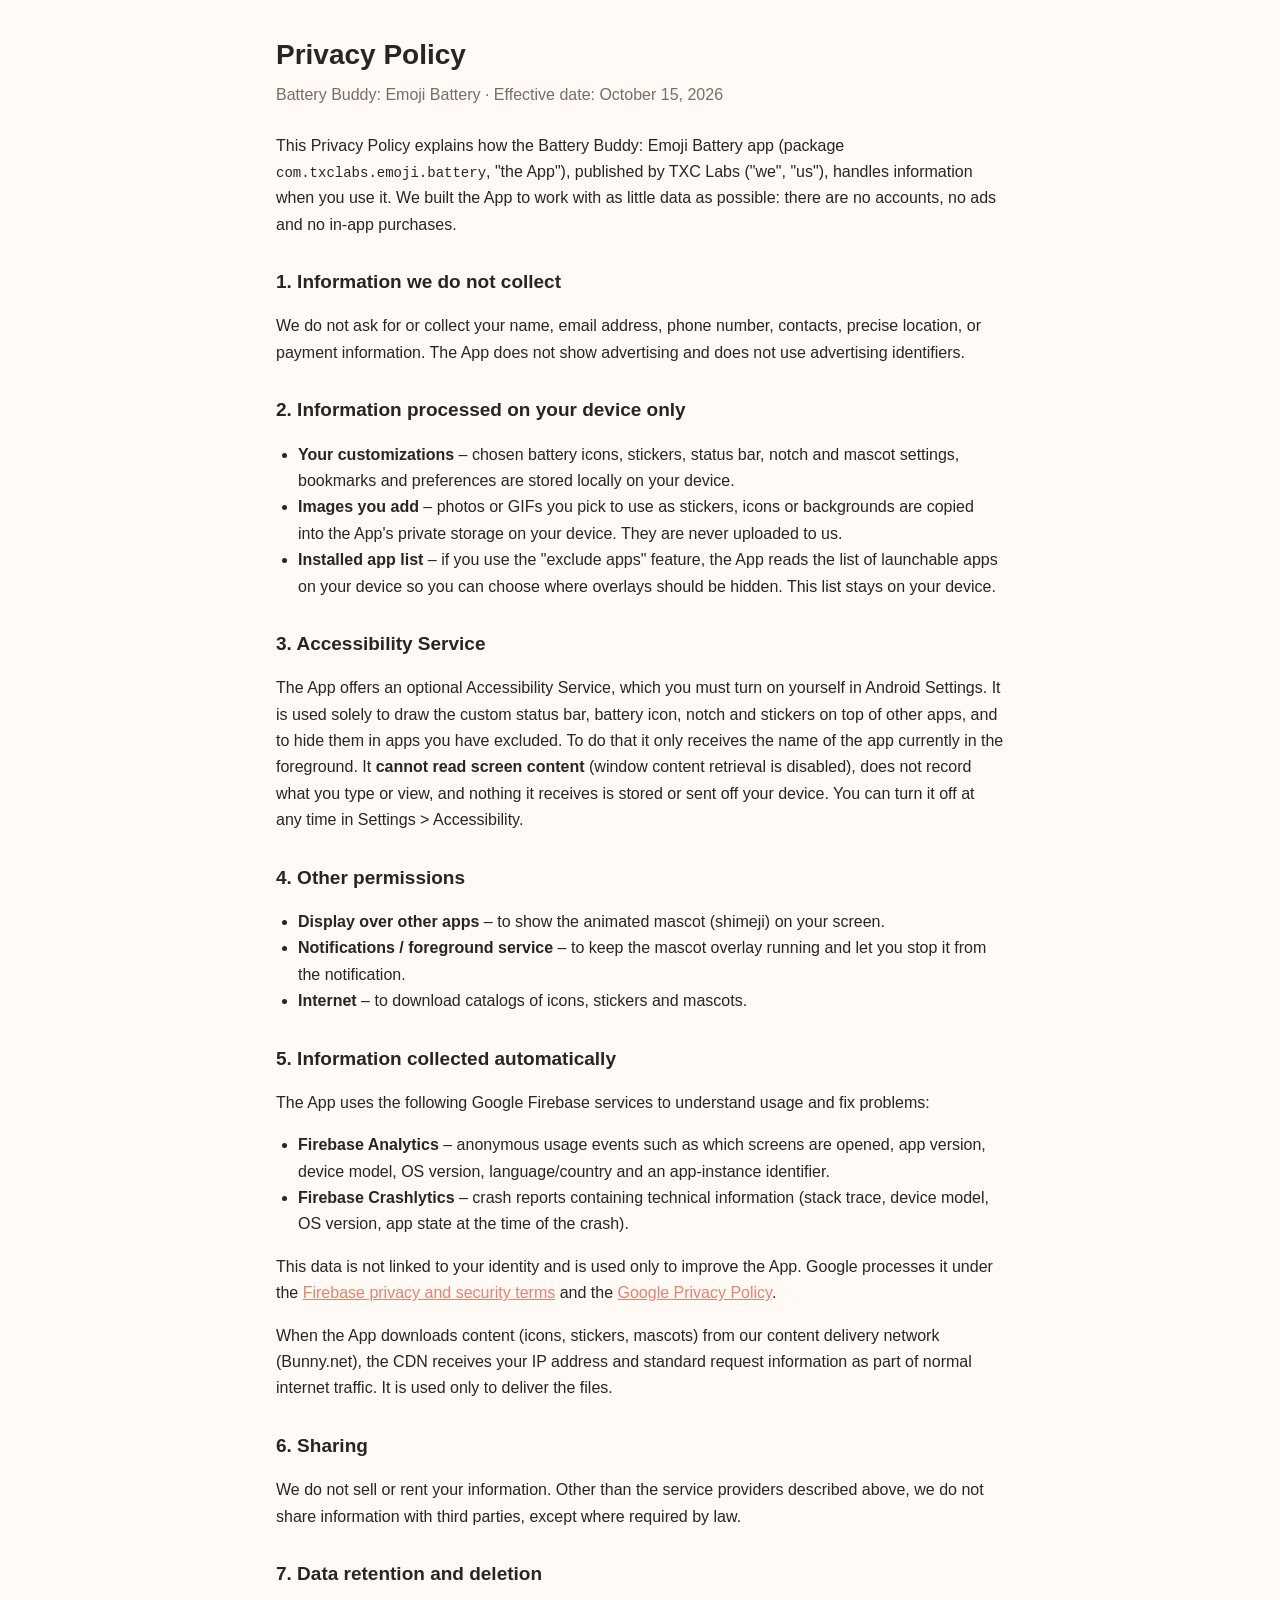
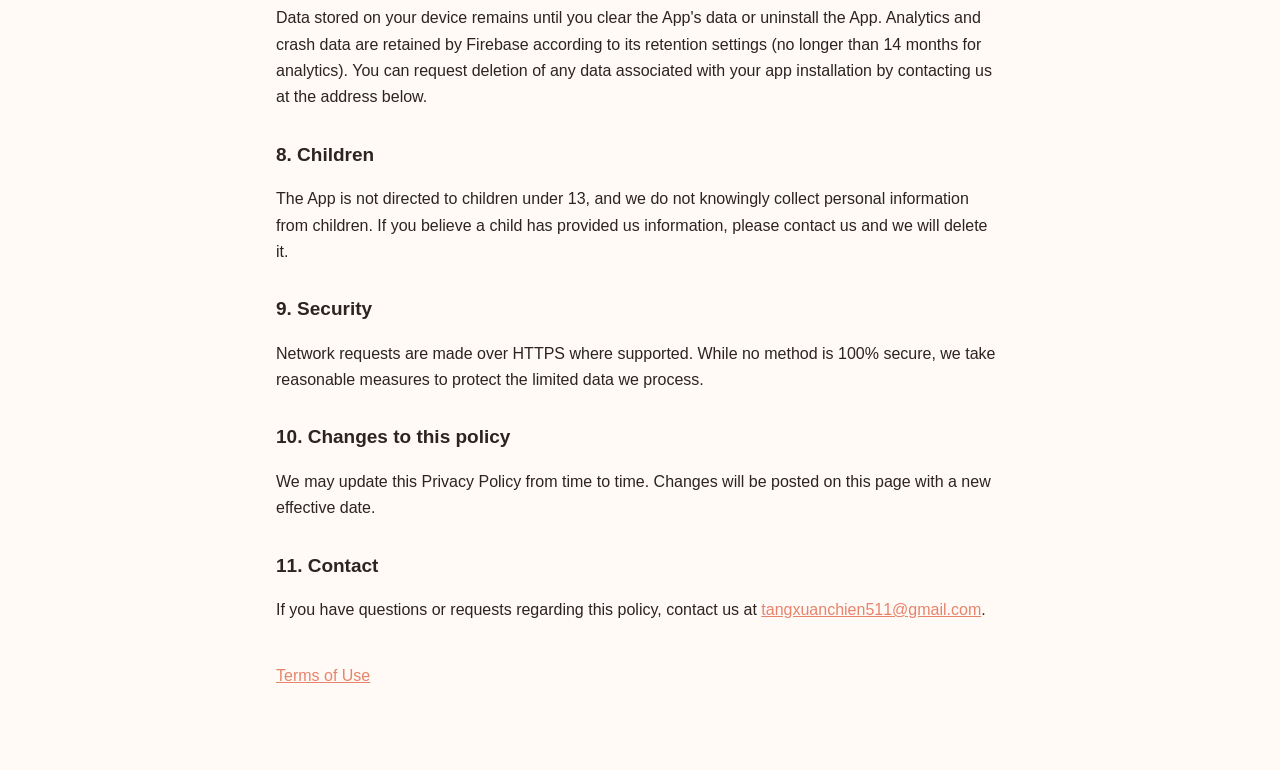
==== privacy-policy.html @ 054ae493 "Add privacy policy and terms of use pages" ====
<!doctype html>
<html lang="en">
<head>
<meta charset="utf-8">
<meta name="viewport" content="width=device-width, initial-scale=1">
<title>Privacy Policy – Battery Buddy</title>
<link rel="stylesheet" href="style.css">
</head>
<body>
<main>
<h1>Privacy Policy</h1>
<p class="meta">Battery Buddy: Emoji Battery · Effective date: October 15, 2026</p>

<p>This Privacy Policy explains how the Battery Buddy: Emoji Battery app (package <code>com.txclabs.emoji.battery</code>, "the App"), published by TXC Labs ("we", "us"), handles information when you use it. We built the App to work with as little data as possible: there are no accounts, no ads and no in-app purchases.</p>

<h2>1. Information we do not collect</h2>
<p>We do not ask for or collect your name, email address, phone number, contacts, precise location, or payment information. The App does not show advertising and does not use advertising identifiers.</p>

<h2>2. Information processed on your device only</h2>
<ul>
<li><strong>Your customizations</strong> – chosen battery icons, stickers, status bar, notch and mascot settings, bookmarks and preferences are stored locally on your device.</li>
<li><strong>Images you add</strong> – photos or GIFs you pick to use as stickers, icons or backgrounds are copied into the App's private storage on your device. They are never uploaded to us.</li>
<li><strong>Installed app list</strong> – if you use the "exclude apps" feature, the App reads the list of launchable apps on your device so you can choose where overlays should be hidden. This list stays on your device.</li>
</ul>

<h2>3. Accessibility Service</h2>
<p>The App offers an optional Accessibility Service, which you must turn on yourself in Android Settings. It is used solely to draw the custom status bar, battery icon, notch and stickers on top of other apps, and to hide them in apps you have excluded. To do that it only receives the name of the app currently in the foreground. It <strong>cannot read screen content</strong> (window content retrieval is disabled), does not record what you type or view, and nothing it receives is stored or sent off your device. You can turn it off at any time in Settings &gt; Accessibility.</p>

<h2>4. Other permissions</h2>
<ul>
<li><strong>Display over other apps</strong> – to show the animated mascot (shimeji) on your screen.</li>
<li><strong>Notifications / foreground service</strong> – to keep the mascot overlay running and let you stop it from the notification.</li>
<li><strong>Internet</strong> – to download catalogs of icons, stickers and mascots.</li>
</ul>

<h2>5. Information collected automatically</h2>
<p>The App uses the following Google Firebase services to understand usage and fix problems:</p>
<ul>
<li><strong>Firebase Analytics</strong> – anonymous usage events such as which screens are opened, app version, device model, OS version, language/country and an app-instance identifier.</li>
<li><strong>Firebase Crashlytics</strong> – crash reports containing technical information (stack trace, device model, OS version, app state at the time of the crash).</li>
</ul>
<p>This data is not linked to your identity and is used only to improve the App. Google processes it under the <a href="https://firebase.google.com/support/privacy">Firebase privacy and security terms</a> and the <a href="https://policies.google.com/privacy">Google Privacy Policy</a>.</p>
<p>When the App downloads content (icons, stickers, mascots) from our content delivery network (Bunny.net), the CDN receives your IP address and standard request information as part of normal internet traffic. It is used only to deliver the files.</p>

<h2>6. Sharing</h2>
<p>We do not sell or rent your information. Other than the service providers described above, we do not share information with third parties, except where required by law.</p>

<h2>7. Data retention and deletion</h2>
<p>Data stored on your device remains until you clear the App's data or uninstall the App. Analytics and crash data are retained by Firebase according to its retention settings (no longer than 14 months for analytics). You can request deletion of any data associated with your app installation by contacting us at the address below.</p>

<h2>8. Children</h2>
<p>The App is not directed to children under 13, and we do not knowingly collect personal information from children. If you believe a child has provided us information, please contact us and we will delete it.</p>

<h2>9. Security</h2>
<p>Network requests are made over HTTPS where supported. While no method is 100% secure, we take reasonable measures to protect the limited data we process.</p>

<h2>10. Changes to this policy</h2>
<p>We may update this Privacy Policy from time to time. Changes will be posted on this page with a new effective date.</p>

<h2>11. Contact</h2>
<p>If you have questions or requests regarding this policy, contact us at <a href="mailto:tangxuanchien511@gmail.com">tangxuanchien511@gmail.com</a>.</p>

<p class="links"><a href="terms-of-use.html">Terms of Use</a></p>
</main>
</body>
</html>
---- style.css ----
:root { --bg: #fffaf6; --text: #2b2420; --muted: #7a6c64; --accent: #e8836b; }
@media (prefers-color-scheme: dark) {
  :root { --bg: #1d1916; --text: #f1e9e4; --muted: #b3a59c; --accent: #f29a83; }
}
* { box-sizing: border-box; }
body { margin: 0; background: var(--bg); color: var(--text);
  font: 16px/1.65 -apple-system, BlinkMacSystemFont, "Segoe UI", Roboto, sans-serif; }
main { max-width: 760px; margin: 0 auto; padding: 32px 16px 64px; }
h1 { font-size: 28px; margin: 0 0 4px; }
h2 { font-size: 19px; margin: 28px 0 8px; }
.meta { color: var(--muted); margin: 0 0 24px; }
a { color: var(--accent); }
code { font-size: 14px; }
ul { padding-left: 22px; }
.links { margin-top: 40px; }
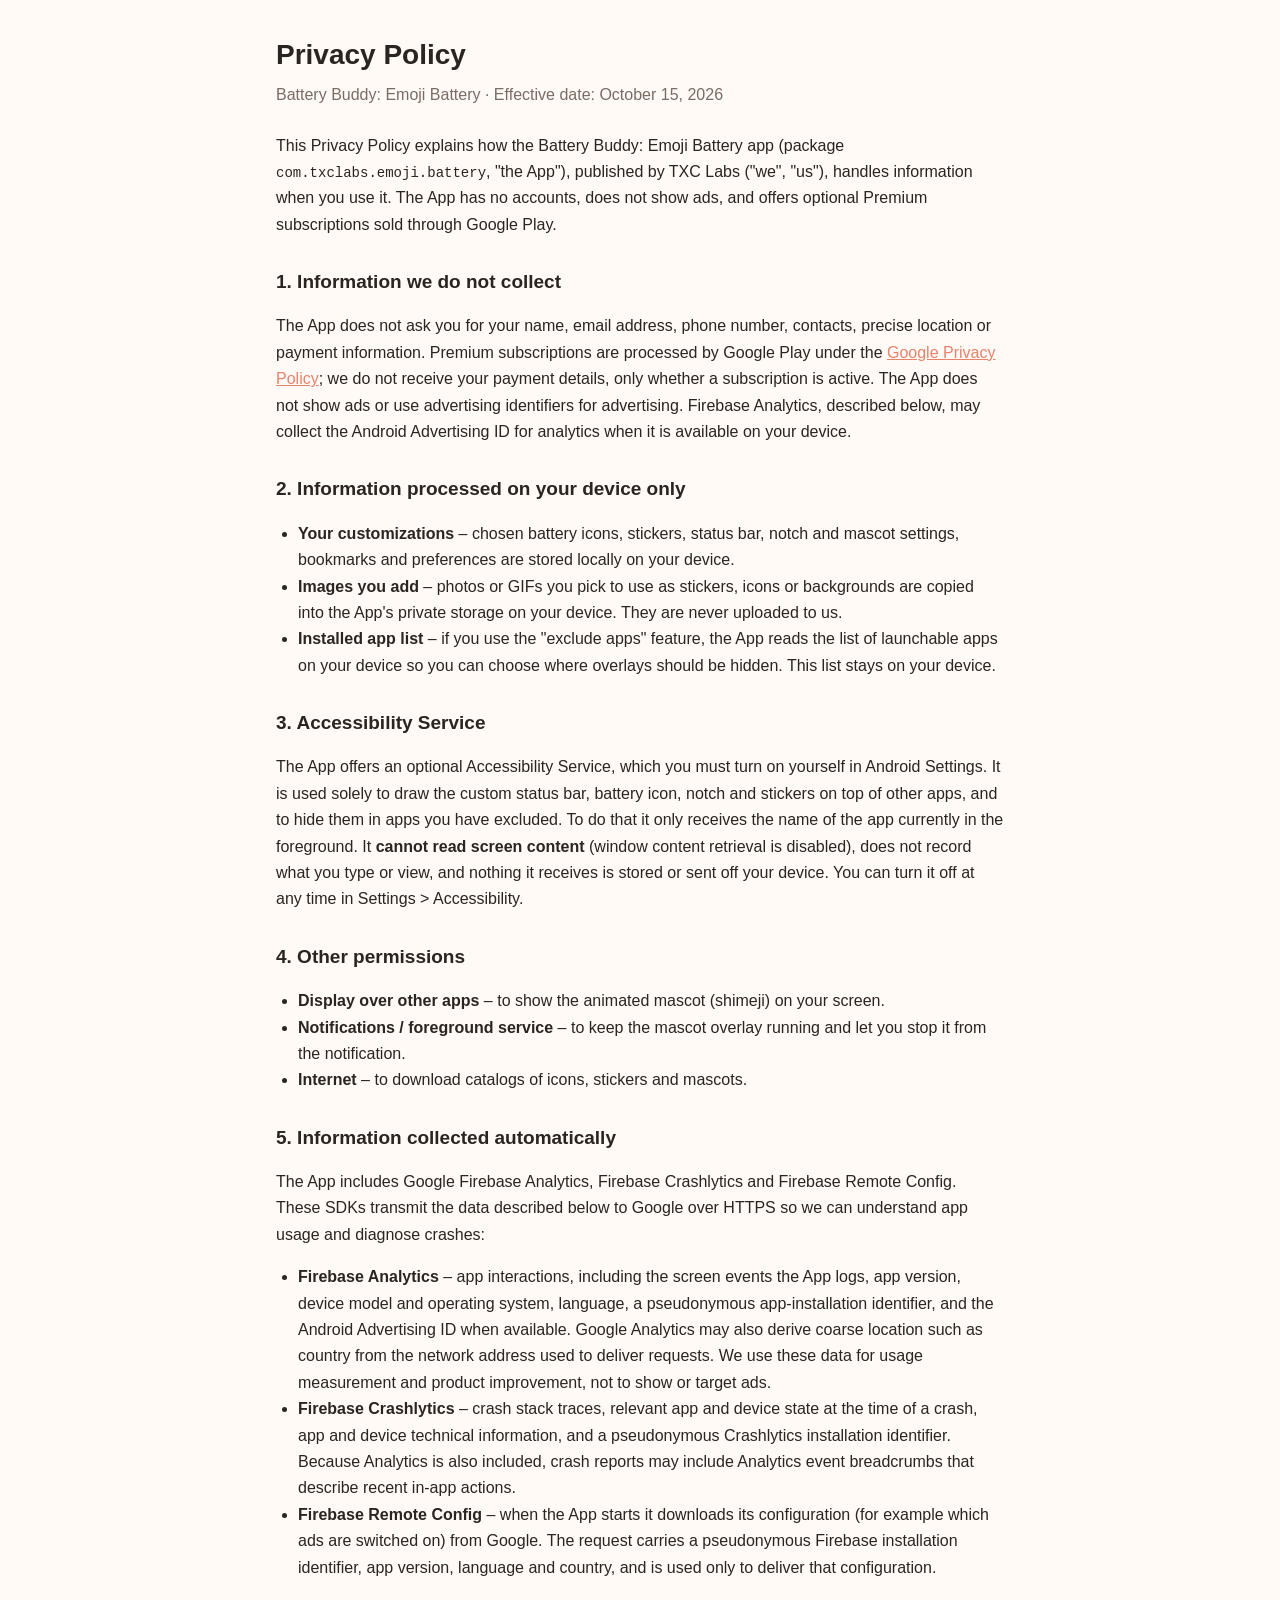
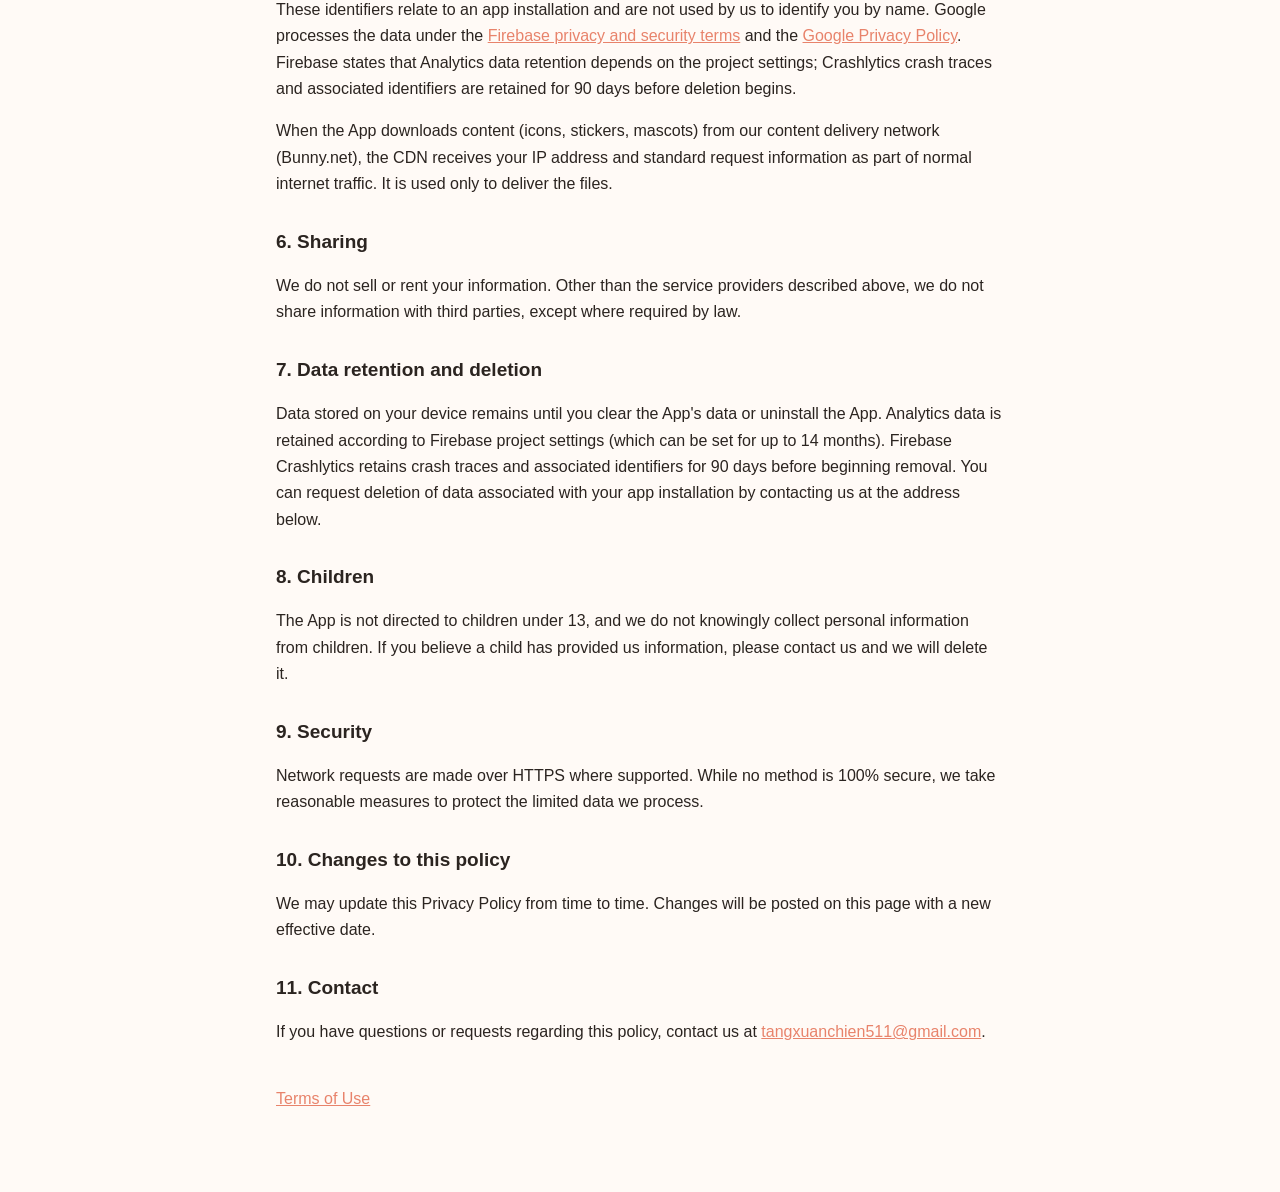
==== commit 0c86b9a4: "[POLICY] Disclose AdMob ads, Premium subscriptions and Firebase Remote Config The live policy still " ====
--- a/privacy-policy.html
+++ b/privacy-policy.html
@@ -11,10 +11,10 @@
 <h1>Privacy Policy</h1>
 <p class="meta">Battery Buddy: Emoji Battery · Effective date: October 15, 2026</p>
 
-<p>This Privacy Policy explains how the Battery Buddy: Emoji Battery app (package <code>com.txclabs.emoji.battery</code>, "the App"), published by TXC Labs ("we", "us"), handles information when you use it. We built the App to work with as little data as possible: there are no accounts, no ads and no in-app purchases.</p>
+<p>This Privacy Policy explains how the Battery Buddy: Emoji Battery app (package <code>com.txclabs.emoji.battery</code>, "the App"), published by TXC Labs ("we", "us"), handles information when you use it. The App has no accounts, does not show ads, and offers optional Premium subscriptions sold through Google Play.</p>
 
 <h2>1. Information we do not collect</h2>
-<p>We do not ask for or collect your name, email address, phone number, contacts, precise location, or payment information. The App does not show advertising and does not use advertising identifiers.</p>
+<p>The App does not ask you for your name, email address, phone number, contacts, precise location or payment information. Premium subscriptions are processed by Google Play under the <a href="https://policies.google.com/privacy">Google Privacy Policy</a>; we do not receive your payment details, only whether a subscription is active. The App does not show ads or use advertising identifiers for advertising. Firebase Analytics, described below, may collect the Android Advertising ID for analytics when it is available on your device.</p>
 
 <h2>2. Information processed on your device only</h2>
 <ul>
@@ -34,19 +34,20 @@
 </ul>
 
 <h2>5. Information collected automatically</h2>
-<p>The App uses the following Google Firebase services to understand usage and fix problems:</p>
+<p>The App includes Google Firebase Analytics, Firebase Crashlytics and Firebase Remote Config. These SDKs transmit the data described below to Google over HTTPS so we can understand app usage and diagnose crashes:</p>
 <ul>
-<li><strong>Firebase Analytics</strong> – anonymous usage events such as which screens are opened, app version, device model, OS version, language/country and an app-instance identifier.</li>
-<li><strong>Firebase Crashlytics</strong> – crash reports containing technical information (stack trace, device model, OS version, app state at the time of the crash).</li>
+<li><strong>Firebase Analytics</strong> – app interactions, including the screen events the App logs, app version, device model and operating system, language, a pseudonymous app-installation identifier, and the Android Advertising ID when available. Google Analytics may also derive coarse location such as country from the network address used to deliver requests. We use these data for usage measurement and product improvement, not to show or target ads.</li>
+<li><strong>Firebase Crashlytics</strong> – crash stack traces, relevant app and device state at the time of a crash, app and device technical information, and a pseudonymous Crashlytics installation identifier. Because Analytics is also included, crash reports may include Analytics event breadcrumbs that describe recent in-app actions.</li>
+<li><strong>Firebase Remote Config</strong> – when the App starts it downloads its configuration (for example which ads are switched on) from Google. The request carries a pseudonymous Firebase installation identifier, app version, language and country, and is used only to deliver that configuration.</li>
 </ul>
-<p>This data is not linked to your identity and is used only to improve the App. Google processes it under the <a href="https://firebase.google.com/support/privacy">Firebase privacy and security terms</a> and the <a href="https://policies.google.com/privacy">Google Privacy Policy</a>.</p>
+<p>These identifiers relate to an app installation and are not used by us to identify you by name. Google processes the data under the <a href="https://firebase.google.com/support/privacy">Firebase privacy and security terms</a> and the <a href="https://policies.google.com/privacy">Google Privacy Policy</a>. Firebase states that Analytics data retention depends on the project settings; Crashlytics crash traces and associated identifiers are retained for 90 days before deletion begins.</p>
 <p>When the App downloads content (icons, stickers, mascots) from our content delivery network (Bunny.net), the CDN receives your IP address and standard request information as part of normal internet traffic. It is used only to deliver the files.</p>
 
 <h2>6. Sharing</h2>
 <p>We do not sell or rent your information. Other than the service providers described above, we do not share information with third parties, except where required by law.</p>
 
 <h2>7. Data retention and deletion</h2>
-<p>Data stored on your device remains until you clear the App's data or uninstall the App. Analytics and crash data are retained by Firebase according to its retention settings (no longer than 14 months for analytics). You can request deletion of any data associated with your app installation by contacting us at the address below.</p>
+<p>Data stored on your device remains until you clear the App's data or uninstall the App. Analytics data is retained according to Firebase project settings (which can be set for up to 14 months). Firebase Crashlytics retains crash traces and associated identifiers for 90 days before beginning removal. You can request deletion of data associated with your app installation by contacting us at the address below.</p>
 
 <h2>8. Children</h2>
 <p>The App is not directed to children under 13, and we do not knowingly collect personal information from children. If you believe a child has provided us information, please contact us and we will delete it.</p>
